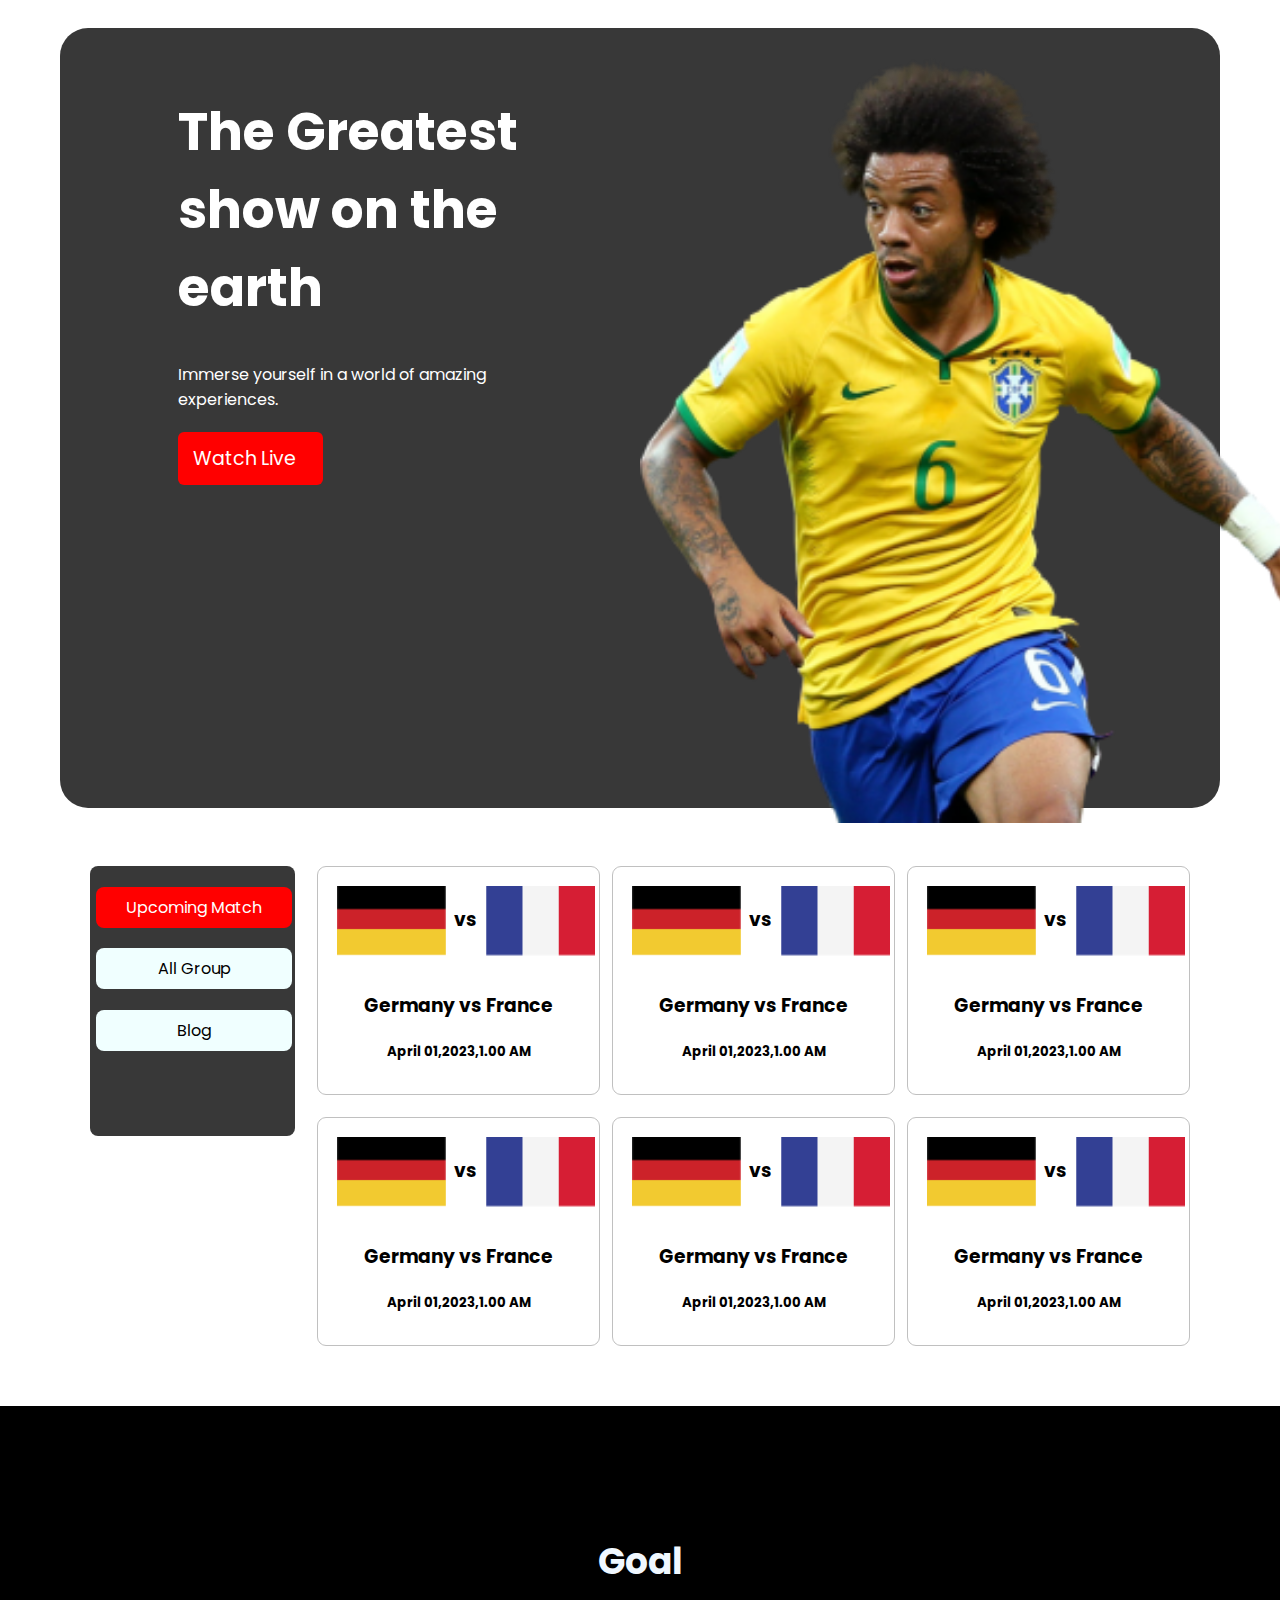
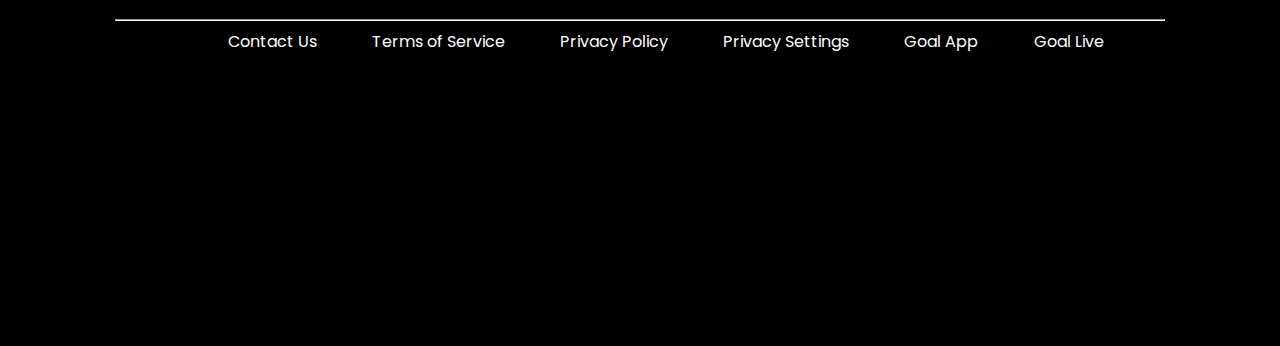
==== match.html @ 48c79bf5 "second" ====
<!DOCTYPE html>
<html lang="en">

<head>
    <meta charset="UTF-8">
    <meta http-equiv="X-UA-Compatible" content="IE=edge">
    <meta name="viewport" content="width=device-width, initial-scale=1.0">
    <title>World Cup</title>
    <link rel="stylesheet" href="https://cdnjs.cloudflare.com/ajax/libs/font-awesome/6.1.1/css/all.min.css"
        integrity="sha512-KfkfwYDsLkIlwQp6LFnl8zNdLGxu9YAA1QvwINks4PhcElQSvqcyVLLD9aMhXd13uQjoXtEKNosOWaZqXgel0g=="
        crossorigin="anonymous" referrerpolicy="no-referrer" />


    <link rel="stylesheet" href="styles.css">




</head>

<body>
    <!-- header start -->
    <header>

    </header>
    <!-- header end -->

    <main>
        <!-- top-banner and player -->
        <section class="container header">

            <div class="top-banner half-width">
                <h1>The Greatest show on the earth</h1>
                <p>Immerse yourself in a world of amazing experiences.</p>

                <div class="live-button">
                    <a href="">Watch Live
                        <i class="fa-solid fa-angle-right"></i>
                    </a>

                </div>
            </div>

            <div class="player half-width">
                <img src="image/Banner Image.png" alt="">

            </div>

        </section>
        <!-- latest part and flag -->
        <section class="container flex-container">
            <div class="button">
                <div class="first-button"><a href="">Upcoming Match</a></div>
                <div class="match-button"><a href="">All Group</a></div>
                <div class="match-button "><a href="">Blog</a></div>

            </div>

         

            <div class="flag-article">
                <div class="flags">
                <div class="flags-image">
                     <img src="image/germany Flag.png" alt="">
                    <h3>vs</h3>
                    
                    <div>
                        <img src="image/Flag.png" alt="">
                    </div>
                  </div>
                       
                          <div class="section-title">
                <h3> Germany vs France</h3>
                <h5>April 01,2023,1.00 AM</h5>
                          </div>
                
                    </div>



        <div class="flags">
            <div class="flags-image">
                <img src="image/germany Flag.png" alt="">
                <h3>vs</h3>
        
                <div>
                    <img src="image/Flag.png" alt="">
                </div>
            </div>
        
            <div class="section-title">
                <h3> Germany vs France</h3>
                <h5>April 01,2023,1.00 AM</h5>
            </div>
        
        </div>

        <div class="flags">
            <div class="flags-image">
                <img src="image/germany Flag.png" alt="">
                <h3>vs</h3>
        
                <div>
                    <img src="image/Flag.png" alt="">
                </div>
            </div>
        
            <div class="section-title">
                <h3> Germany vs France</h3>
                <h5>April 01,2023,1.00 AM</h5>
            </div>
        
        </div>
        <div class="flags">
            <div class="flags-image">
                <img src="image/germany Flag.png" alt="">
                <h3>vs</h3>
        
                <div>
                    <img src="image/Flag.png" alt="">
                </div>
            </div>
        
            <div class="section-title">
                <h3> Germany vs France</h3>
                <h5>April 01,2023,1.00 AM</h5>
            </div>
        
        </div>

            <div class="flags">
                <div class="flags-image">
                    <img src="image/germany Flag.png" alt="">
                    <h3>vs</h3>
            
                    <div>
                        <img src="image/Flag.png" alt="">
                    </div>
                </div>
            
                <div class="section-title">
                    <h3> Germany vs France</h3>
                    <h5>April 01,2023,1.00 AM</h5>
                </div>
            
            </div>


            <div class="flags">
                <div class="flags-image">
                    <img src="image/germany Flag.png" alt="">
                    <h3>vs</h3>
            
                    <div>
                        <img src="image/Flag.png" alt="">
                    </div>
                </div>
            
                <div class="section-title">
                    <h3> Germany vs France</h3>
                    <h5>April 01,2023,1.00 AM</h5>
                </div>
            
            </div>



            </div>


           






















        </section>





    </main>
    <footer>
        <h2>Goal</h2>
        <hr>

        <div class="footer-link">
            <a href="">Contact Us</a>
            <a href="">Terms of Service</a>
            <a href="">Privacy Policy</a>
            <a href="">Privacy Settings</a>
            <a href="">Goal App</a>
            <a href="">Goal Live</a>
        </div>
        <div class="social-icons">
            <a href="https://www.google.com/search?q=facebook&sxsrf=ALiCzsY60sglZhg2IShy47IJzucIx2_bNw%3A1658360132769&ei=RJHYYqq7LtrX4-EPgOSaoA">
                <i class="fa-brands fa-facebook"></i>
            </a>
            <a href="https://www.google.com/search?q=twitter&oq=twi&aqs=chrome.0.69i59j46i67i131i199i433i465j69i57j0i67i131i433l2j69i60l3.2800j0j7&sourceid" target="_blank"><i class="fa-brands fa-twitter"></i>
            </a>
            <a href="https://www.google.com/search?q=instagram&sxsrf=ALiCzsZW8BeFOCO5-4I-m2IFo-9-OTwNeQ%3A1658360763116&ei=u5PYYv7dBufb4-EPy8iH" target="_blank"><i class="fa-brands fa-instagram"></i>
            </a>
        </div>


    </footer>




</body>

</html>
---- styles.css ----
@import url('https://fonts.googleapis.com/css2?family=Asap+Condensed&family=Fira+Sans:wght@800&family=Montserrat:wght@600&family=Poppins:wght@500;700;800&family=Seaweed+Script&display=swap');

/* common style */

body {
    font-family: 'Poppins', sans-serif;
    margin: 0px;

}

main {
    display: flex;
    flex-direction: column;
    align-items: center;

}

.container {

    width: 1100px;
    padding: 30px;
    border-radius: 28px;
    margin-top: 28px;

}


/* top-banner and player style */
.header {

    height: 80vh;
    width: 1100px;
    display: flex;
    background-color: rgba(0, 0, 0, 0.779);
    transition: width 1s;


}

.header:hover {
    width: 1120px;

}

.top-banner {

    margin-left: 8%;
}

.half-width {
    width: 50%;
}

h1 {
    font-size: 52px;
    color: white;
}

.top-banner p {
    color: white;
    padding-bottom: 16px;
}



.live-button a {
    text-decoration: none;

    padding: 13px 15px;
    background-color: red;
    border-radius: 6px;
    color: white;
    font-size: 19px;
}


.fa-solid {
    margin-left: 12px;
}

.player {

    margin-left: 6%;


}

.player img {
    height: 85vh;
}

/* latest parts style */
.button {
    background-color: rgba(0, 0, 0, 0.779);
    width:40%;


    height: 270px;

    border-radius: 8px;
    margin-right: 2%;
}
.first-button a {
    color: white;
    text-decoration: none;
}

.first-button {

    text-align: center;
    margin-top: 10%;
    margin-left: 3%;
    padding: 8px;
    background-color: red;
    width: 180px;
    border-radius: 8px;
}

.match-button a {
    color: black;
    text-decoration: none;
}

.match-button {
    color: black;
    text-align: center;
    margin-top: 10%;
    margin-left: 3%;
    padding: 8px;
    background-color: azure;
    width: 180px;
    border-radius: 8px;
}



/* flag style */
.flex-container {
    display: flex;

}
.flag-article{
    display: grid;
    grid-template-columns: repeat(3,1fr);
    grid-column-gap: 12px;
    grid-row-gap: 22px;
}



.flags{
     padding: 10px;
    border: 1px solid silver;
    border-radius: 9px;
   
}
.flags-image{
    padding: 9px;
    display: flex;
   }
    .flags-image h3 {
            margin-left: 3%;
             margin-right: 3%;
          
  }

 
.flags-image img{
    width: 110px;
    height: 70px;
}
  h3 {
      text-align: center;
  }
  h5{
    text-align: center;
  }


/* footer style  */
footer {
    background-color: black;
    height: 60vh;

}

footer h2 {
    font-size: 36px;
    color: aliceblue;
    text-align: center;
    padding-top: 10%;
}

hr {
    margin-left: 9%;
    margin-right: 9%;
}

.footer-link {
    text-align: center;


}

.footer-link a {
    text-decoration: none;
    color: white;
    margin-left: 4%;
}

.social-icons {
    text-align: center;
    padding-top: 15px;
    font-size: 45px;
}

.social-icons a {
    text-decoration: none;
    margin-left: 4%;
}

.fa-brands {
    color: white;

}
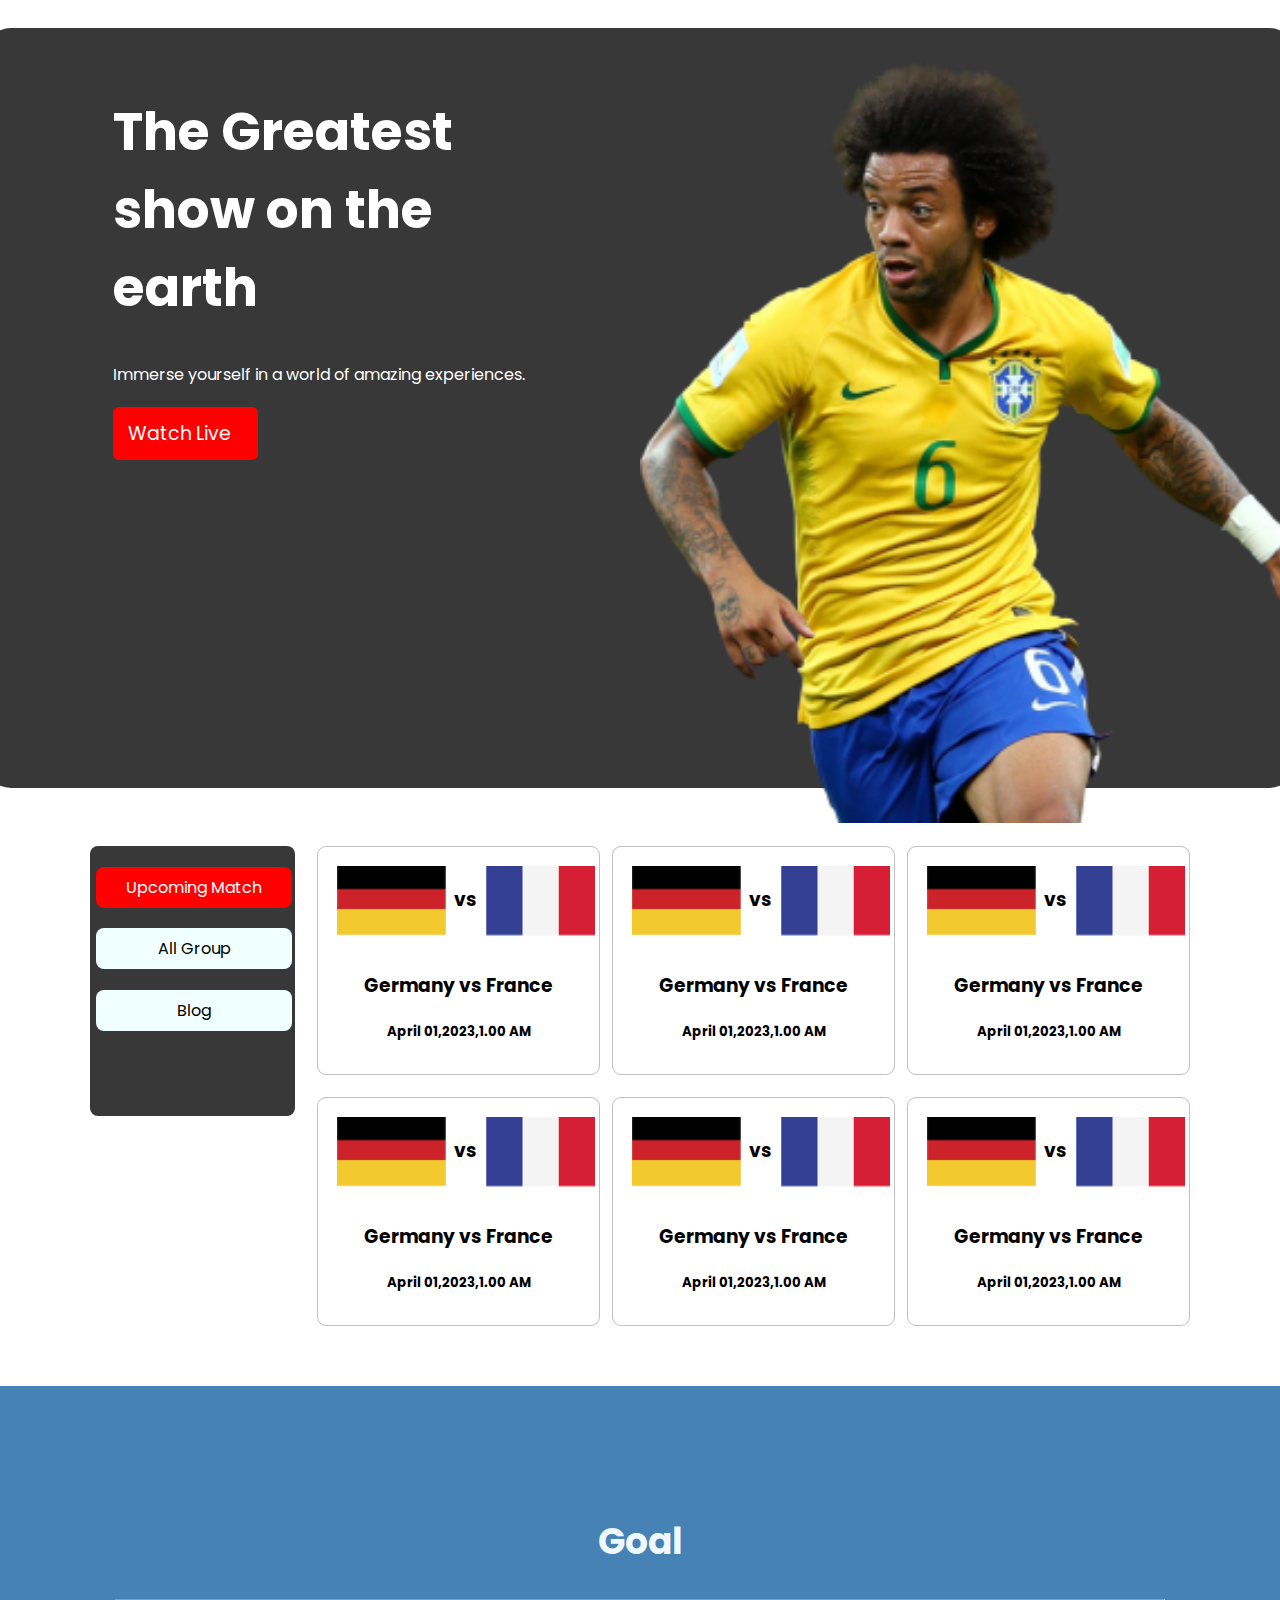
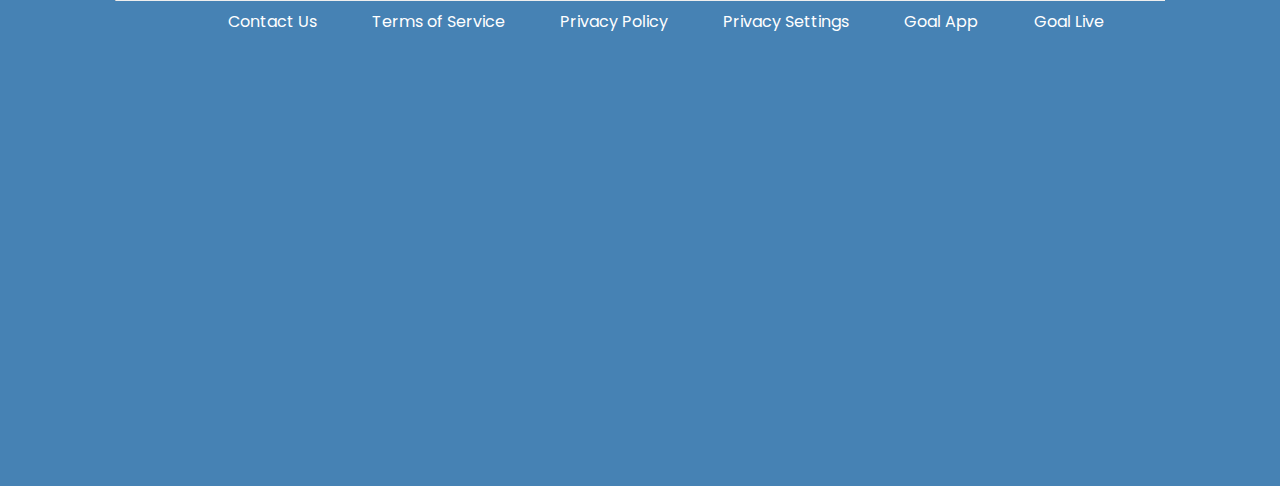
==== commit fe152c27: "added" ====
--- a/match.html
+++ b/match.html
@@ -5,7 +5,7 @@
     <meta charset="UTF-8">
     <meta http-equiv="X-UA-Compatible" content="IE=edge">
     <meta name="viewport" content="width=device-width, initial-scale=1.0">
-    <title>World Cup</title>
+    <title>World Cup Website</title>
     <link rel="stylesheet" href="https://cdnjs.cloudflare.com/ajax/libs/font-awesome/6.1.1/css/all.min.css"
         integrity="sha512-KfkfwYDsLkIlwQp6LFnl8zNdLGxu9YAA1QvwINks4PhcElQSvqcyVLLD9aMhXd13uQjoXtEKNosOWaZqXgel0g=="
         crossorigin="anonymous" referrerpolicy="no-referrer" />
@@ -26,7 +26,7 @@
     <!-- header end -->
 
     <main>
-        <!-- top-banner and player -->
+        <!-- top-banner and player image -->
         <section class="container header">
 
             <div class="top-banner half-width">
@@ -46,8 +46,8 @@
 
             </div>
 
-        </section>
-        <!-- latest part and flag -->
+         </section>
+        <!--latest part and flag -->
         <section class="container flex-container">
             <div class="button">
                 <div class="first-button"><a href="">Upcoming Match</a></div>
@@ -78,6 +78,24 @@
 
 
 
+    <div class="flags">
+            <div class="flags-image">
+                <img src="image/germany Flag.png" alt="">
+                <h3>vs</h3>
+        
+                <div>
+                    <img src="image/Flag.png" alt="">
+                </div>
+            </div>
+        
+            <div class="section-title">
+                <h3> Germany vs France</h3>
+                <h5>April 01,2023,1.00 AM</h5>
+            </div>
+        
+        </div>
+
+          
         <div class="flags">
             <div class="flags-image">
                 <img src="image/germany Flag.png" alt="">
@@ -95,39 +113,6 @@
         
         </div>
 
-        <div class="flags">
-            <div class="flags-image">
-                <img src="image/germany Flag.png" alt="">
-                <h3>vs</h3>
-        
-                <div>
-                    <img src="image/Flag.png" alt="">
-                </div>
-            </div>
-        
-            <div class="section-title">
-                <h3> Germany vs France</h3>
-                <h5>April 01,2023,1.00 AM</h5>
-            </div>
-        
-        </div>
-        <div class="flags">
-            <div class="flags-image">
-                <img src="image/germany Flag.png" alt="">
-                <h3>vs</h3>
-        
-                <div>
-                    <img src="image/Flag.png" alt="">
-                </div>
-            </div>
-        
-            <div class="section-title">
-                <h3> Germany vs France</h3>
-                <h5>April 01,2023,1.00 AM</h5>
-            </div>
-        
-        </div>
-
             <div class="flags">
                 <div class="flags-image">
                     <img src="image/germany Flag.png" alt="">
@@ -164,6 +149,24 @@
             </div>
 
 
+            <div class="flags">
+                <div class="flags-image">
+                    <img src="image/germany Flag.png" alt="">
+                    <h3>vs</h3>
+            
+                    <div>
+                        <img src="image/Flag.png" alt="">
+                    </div>
+                </div>
+            
+                <div class="section-title">
+                    <h3> Germany vs France</h3>
+                    <h5>April 01,2023,1.00 AM</h5>
+                </div>
+            
+            </div>
+
+
 
             </div>
 
@@ -191,13 +194,14 @@
 
 
 
-        </section>
+        </section>  
 
 
 
 
 
     </main>
+ <!-- footer and icon -->
     <footer>
         <h2>Goal</h2>
         <hr>
@@ -221,7 +225,7 @@
         </div>
 
 
-    </footer>
+    </footer> 
 
 
 
--- a/styles.css
+++ b/styles.css
@@ -25,11 +25,11 @@
 }
 
 
-/* top-banner and player style */
+/* top-banner and player image style */
 .header {
 
-    height: 80vh;
-    width: 1100px;
+   max-height: 700px;
+     width: 98%;
     display: flex;
     background-color: rgba(0, 0, 0, 0.779);
     transition: width 1s;
@@ -89,7 +89,7 @@
     height: 85vh;
 }
 
-/* latest parts style */
+/* latest parts and flag style */
 .button {
     background-color: rgba(0, 0, 0, 0.779);
     width:40%;
@@ -177,10 +177,10 @@
   }
 
 
-/* footer style  */
+/* footer and icon style  */
 footer {
-    background-color: black;
-    height: 60vh;
+    background-color:steelblue ;
+    height: 700px;
 
 }
 
@@ -222,4 +222,151 @@
 .fa-brands {
     color: white;
 
+}
+
+/* media queries */
+
+
+/* mobile devices */
+
+@media only screen and (max-width:688px) {
+
+    .container {
+            width: 80%;
+    
+        }
+    
+        .header {
+            height: 650px;
+    
+            display: flex;
+            flex-direction: column;
+    }
+
+         .half-width {
+             width: 100%;
+         }
+        .fa-solid {
+            margin-left: 12px;
+        }
+    
+         .player {
+             margin-top: 40px;
+             position: relative;
+             max-height: 900px;
+             width: 100%;
+         }
+    
+         .player img {
+             height: 88%;
+    
+     }
+
+         .button {
+             background-color: white;
+             width: 250px;
+             height: 270px;
+             border-radius: 9px;
+             margin-left: auto;
+             margin-right: auto;
+             margin-bottom: 10%;
+    
+         }
+.flex-container {
+
+    flex-direction: column;
+
+}
+
+.flag-article{
+    display: grid;
+    grid-template-columns: repeat(1,1fr);
+}
+.flags-image img {
+    width: 180px;
+    height: 70px;
+}
+
+
+
+   footer {
+
+
+       background-color:steelblue ;
+       height: 700px;
+
+   }
+
+.footer-link {
+    display: flex;
+    flex-direction: column;
+    text-align: center;
+
+
+
+}
+
+
+
+.footer-link a {
+    text-decoratio: none;
+    color: white;
+    margin-left: 4%;
+    margin-top: 6%;
+}
+
+}
+
+/* tablet device */
+@media only screen and (min-width:688px) and (max-width:768px) {
+
+    .container {
+        width: 80%;
+    }
+
+      .header {
+ max-height: 810px;
+        
+     display: flex;
+    }
+
+        .player img {
+           
+            width: 99%;
+        }
+                     
+
+
+
+
+         .button {
+             background-color: white;
+             width: 250px;
+             height: 270px;
+             border-radius: 9px;
+             margin-left: auto;
+             margin-right: auto;
+             margin-bottom: 10%;
+    
+    
+         }
+
+        .flex-container {
+    
+    
+            flex-direction: column;
+    
+        }
+       .flag-article {
+        display: grid;
+        grid-template-columns: repeat(2, 1fr);
+
+        footer {
+         display: flex;
+          flex-direction: column;
+        height: 500px;
+        
+            }
+
+}
 }